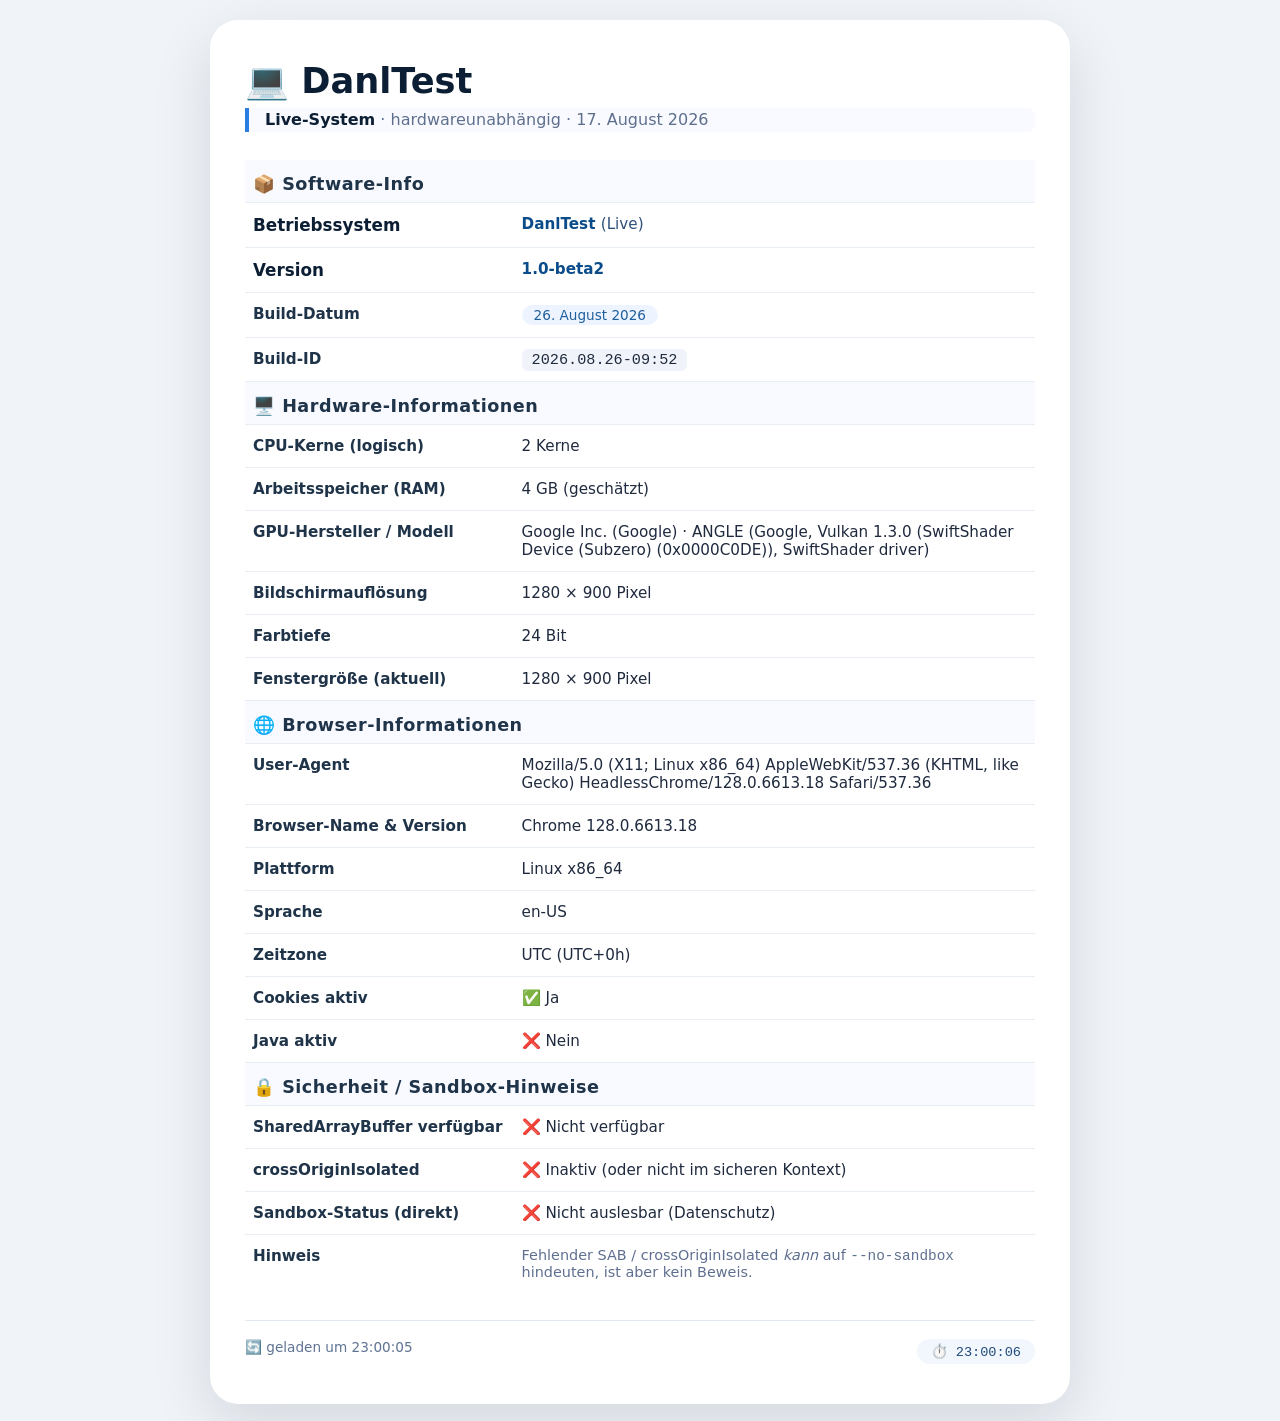
==== airootfs/root/DanlTest/Web/about/index.html @ 2c2238c3 "initial Commit" ====
<!DOCTYPE html>
<html lang="de">
<head>
    <meta charset="UTF-8" />
    <meta name="viewport" content="width=device-width, initial-scale=1.0" />
    <title>DanlTest – Systeminfo (erweitert)</title>
    <style>
        * { margin:0; padding:0; box-sizing:border-box; }
        body {
            font-family: 'Segoe UI', Roboto, system-ui, sans-serif;
            background: #f0f4f8;
            min-height: 100vh;
            display: flex;
            justify-content: center;
            align-items: center;
            padding: 20px;
        }
        .card {
            max-width: 860px;
            width: 100%;
            background: #ffffff;
            border-radius: 28px;
            box-shadow: 0 20px 60px rgba(0,20,40,0.12);
            padding: 40px 35px;
        }
        h1 {
            font-size: 2.2rem;
            font-weight: 700;
            color: #0b1e33;
            margin-bottom: 6px;
        }
        .subhead {
            font-size: 1rem;
            color: #5e6f8d;
            margin-bottom: 28px;
            border-left: 4px solid #2a7de1;
            padding-left: 16px;
            background: #f8faff;
            border-radius: 0 8px 8px 0;
            line-height: 1.5;
        }
        .subhead strong { color: #0b1e33; }

        /* Tabelle */
        .info-table {
            width: 100%;
            border-collapse: collapse;
            font-size: 0.95rem;
        }
        .info-table tr {
            border-bottom: 1px solid #e9edf4;
        }
        .info-table tr:last-child { border-bottom: none; }
        .info-table th, .info-table td {
            padding: 12px 8px;
            vertical-align: top;
            text-align: left;
        }
        .info-table th {
            width: 34%;
            font-weight: 600;
            color: #1f3349;
        }
        .info-table td {
            width: 66%;
            color: #1f2a3e;
            word-break: break-word;
        }
        .info-table .highlight th {
            color: #0b1e33;
            font-size: 1.05rem;
        }
        .info-table .highlight td {
            font-weight: 600;
            color: #0a4b8a;
        }
        .badge {
            display: inline-block;
            background: #eef4ff;
            padding: 2px 12px;
            border-radius: 30px;
            font-weight: 500;
            color: #1f5f9e;
            font-size: 0.85rem;
        }
        .section-title {
            background: #f8faff;
            font-weight: 700;
            color: #1f3a5f;
            letter-spacing: 0.5px;
        }
        .section-title th {
            padding: 14px 8px 8px 8px;
            font-size: 1.1rem;
        }
        .section-title td { display: none; } /* nur für die Struktur */

        .footer {
            margin-top: 28px;
            padding-top: 18px;
            border-top: 1px solid #e2e8f0;
            display: flex;
            justify-content: space-between;
            flex-wrap: wrap;
            font-size: 0.85rem;
            color: #5f7393;
            gap: 8px;
        }
        .live-clock {
            font-family: 'JetBrains Mono', monospace;
            background: #f2f6fd;
            padding: 4px 14px;
            border-radius: 40px;
            color: #1f4b7a;
            font-weight: 500;
        }
        @media (max-width: 480px) {
            .card { padding: 20px 14px; }
            h1 { font-size: 1.6rem; }
            .info-table th, .info-table td { padding: 10px 4px; font-size: 0.9rem; }
        }
    </style>
</head>
<body>

<div class="card">
    <h1>💻 DanlTest</h1>
    <div class="subhead">
        <strong>Live‑System</strong> · hardwareunabhängig · <span id="currentDate"></span>
    </div>

    <table class="info-table" id="sysTable">
        <tbody>
            <!-- ===== STATISCHE SOFTWARE ===== -->
            <tr class="section-title"><th colspan="2">📦 Software‑Info</th></tr>
            <tr class="highlight">
                <th>Betriebssystem</th>
                <td>DanlTest <span style="font-weight:400;color:#2d4f7a;">(Live)</span></td>
            </tr>
            <tr class="highlight">
                <th>Version</th>
                <td>1.0-beta2</td>
            </tr>
            <tr>
                <th>Build‑Datum</th>
                <td><span class="badge">26. August 2026</span></td>
            </tr>
            <tr>
                <th>Build‑ID</th>
                <td><code style="background:#f0f4fa;padding:2px 10px;border-radius:6px;">2026.08.26-09:52</code></td>
            </tr>

            <!-- ===== HARDWARE (dynamisch) ===== -->
            <tr class="section-title"><th colspan="2">🖥️ Hardware‑Informationen</th></tr>
            <tr><th>CPU‑Kerne (logisch)</th><td id="hw-cores">–</td></tr>
            <tr><th>Arbeitsspeicher (RAM)</th><td id="hw-ram">–</td></tr>
            <tr><th>GPU‑Hersteller / Modell</th><td id="hw-gpu">–</td></tr>
            <tr><th>Bildschirmauflösung</th><td id="hw-screen">–</td></tr>
            <tr><th>Farbtiefe</th><td id="hw-color">–</td></tr>
            <tr><th>Fenstergröße (aktuell)</th><td id="hw-window">–</td></tr>

            <!-- ===== BROWSER / CHROMIUM ===== -->
            <tr class="section-title"><th colspan="2">🌐 Browser‑Informationen</th></tr>
            <tr><th>User‑Agent</th><td id="browser-ua">–</td></tr>
            <tr><th>Browser‑Name &amp; Version</th><td id="browser-name">–</td></tr>
            <tr><th>Plattform</th><td id="browser-platform">–</td></tr>
            <tr><th>Sprache</th><td id="browser-lang">–</td></tr>
            <tr><th>Zeitzone</th><td id="browser-tz">–</td></tr>
            <tr><th>Cookies aktiv</th><td id="browser-cookies">–</td></tr>
            <tr><th>Java aktiv</th><td id="browser-java">–</td></tr>

            <!-- ===== SANDBOX / SICHERHEIT (indirekte Tests) ===== -->
            <tr class="section-title"><th colspan="2">🔒 Sicherheit / Sandbox‑Hinweise</th></tr>
            <tr><th>SharedArrayBuffer verfügbar</th><td id="sandbox-sab">–</td></tr>
            <tr><th>crossOriginIsolated</th><td id="sandbox-coi">–</td></tr>
            <tr><th>Sandbox‑Status (direkt)</th><td>❌ Nicht auslesbar (Datenschutz)</td></tr>
            <tr><th>Hinweis</th><td style="font-size:0.9rem;color:#5f6f8f;">Fehlender SAB / crossOriginIsolated <em>kann</em> auf <code>--no-sandbox</code> hindeuten, ist aber kein Beweis.</td></tr>
        </tbody>
    </table>

    <div class="footer">
        <span>🔄 <span id="reloadInfo">Seite geladen</span></span>
        <span class="live-clock" id="liveClock">⏱️ –</span>
    </div>
</div>

<script>
    (function() {
        "use strict";

        // ----- Hilfsfunktionen -----
        function setVal(id, value) {
            const el = document.getElementById(id);
            if (el) el.textContent = value;
        }

        // ----- 1. Statisches Datum -----
        const buildDate = new Date(2026, 7, 17);
        document.getElementById('currentDate').textContent =
            buildDate.toLocaleDateString('de-DE', { year:'numeric', month:'long', day:'numeric' });

        // ----- 2. Hardware -----
        // CPU-Kerne
        const cores = navigator.hardwareConcurrency || 'unbekannt';
        setVal('hw-cores', cores + (cores !== 'unbekannt' ? ' Kerne' : ''));

        // RAM (nur Chromium / Edge)
        const ram = navigator.deviceMemory;
        if (ram) {
            setVal('hw-ram', ram + ' GB (geschätzt)');
        } else {
            setVal('hw-ram', 'nicht verfügbar');
        }

        // GPU über WebGL (funktioniert meist, aber kann je nach Treiber variieren)
        try {
            const canvas = document.createElement('canvas');
            const gl = canvas.getContext('webgl') || canvas.getContext('experimental-webgl');
            if (gl) {
                const debugInfo = gl.getExtension('WEBGL_debug_renderer_info');
                if (debugInfo) {
                    const vendor = gl.getParameter(debugInfo.UNMASKED_VENDOR_WEBGL);
                    const renderer = gl.getParameter(debugInfo.UNMASKED_RENDERER_WEBGL);
                    setVal('hw-gpu', `${vendor} · ${renderer}`);
                } else {
                    setVal('hw-gpu', 'nicht verfügbar (Erweiterung fehlt)');
                }
            } else {
                setVal('hw-gpu', 'WebGL nicht unterstützt');
            }
        } catch (e) {
            setVal('hw-gpu', 'Fehler beim Auslesen');
        }

        // Bildschirm
        const screenObj = window.screen;
        setVal('hw-screen', `${screenObj.width} × ${screenObj.height} Pixel`);

        // Farbtiefe
        setVal('hw-color', screenObj.colorDepth + ' Bit');

        // Fenstergröße (initial)
        function updateWindowSize() {
            document.getElementById('hw-window').textContent =
                `${window.innerWidth} × ${window.innerHeight} Pixel`;
        }
        updateWindowSize();
        window.addEventListener('resize', updateWindowSize);

        // ----- 3. Browser / Chromium -----
        setVal('browser-ua', navigator.userAgent);

        // Browser-Name & Version (einfache Extraktion)
        const ua = navigator.userAgent;
        let browserInfo = 'unbekannt';
        if (ua.includes('Chromium')) {
            const match = ua.match(/Chromium\/(\d+\.\d+\.\d+\.\d+)/);
            if (match) browserInfo = 'Chromium ' + match[1];
            else browserInfo = 'Chromium (Version unbekannt)';
        } else if (ua.includes('Chrome')) {
            const match = ua.match(/Chrome\/(\d+\.\d+\.\d+\.\d+)/);
            if (match) browserInfo = 'Chrome ' + match[1];
            else browserInfo = 'Chrome (Version unbekannt)';
        } else {
            browserInfo = ua.split(' ').find(p => p.includes('/')) || 'unbekannt';
        }
        setVal('browser-name', browserInfo);

        setVal('browser-platform', navigator.platform || 'unbekannt');
        setVal('browser-lang', navigator.language || navigator.languages?.[0] || 'unbekannt');

        const tz = Intl.DateTimeFormat().resolvedOptions().timeZone || 'unbekannt';
        const offset = -new Date().getTimezoneOffset() / 60;
        const offsetStr = (offset >= 0 ? '+' : '') + offset + 'h';
        setVal('browser-tz', `${tz} (UTC${offsetStr})`);

        setVal('browser-cookies', navigator.cookieEnabled ? '✅ Ja' : '❌ Nein');
        setVal('browser-java', navigator.javaEnabled ? (navigator.javaEnabled() ? '✅ Ja' : '❌ Nein') : 'nicht verfügbar');

        // ----- 4. Sandbox / Sicherheit -----
        // SharedArrayBuffer testen
        let sabAvailable = false;
        try {
            // SharedArrayBuffer existiert und kann instanziiert werden
            const sab = new SharedArrayBuffer(1);
            sabAvailable = true;
        } catch (_) {
            sabAvailable = false;
        }
        setVal('sandbox-sab', sabAvailable ? '✅ Verfügbar' : '❌ Nicht verfügbar');

        // crossOriginIsolated
        setVal('sandbox-coi', window.crossOriginIsolated ? '✅ Aktiv' : '❌ Inaktiv (oder nicht im sicheren Kontext)');

        // ----- 5. Live-Uhr & Ladezeit -----
        function updateClock() {
            const now = new Date();
            document.getElementById('liveClock').textContent =
                '⏱️ ' + now.toLocaleTimeString('de-DE', { hour:'2-digit', minute:'2-digit', second:'2-digit' });
        }
        updateClock();
        setInterval(updateClock, 1000);

        const loadTime = new Date().toLocaleTimeString('de-DE', { hour:'2-digit', minute:'2-digit', second:'2-digit' });
        document.getElementById('reloadInfo').textContent = `geladen um ${loadTime}`;

        console.log('✅ DanlTest erweiterte Systeminfo geladen');
    })();
</script>
</body>
</html>
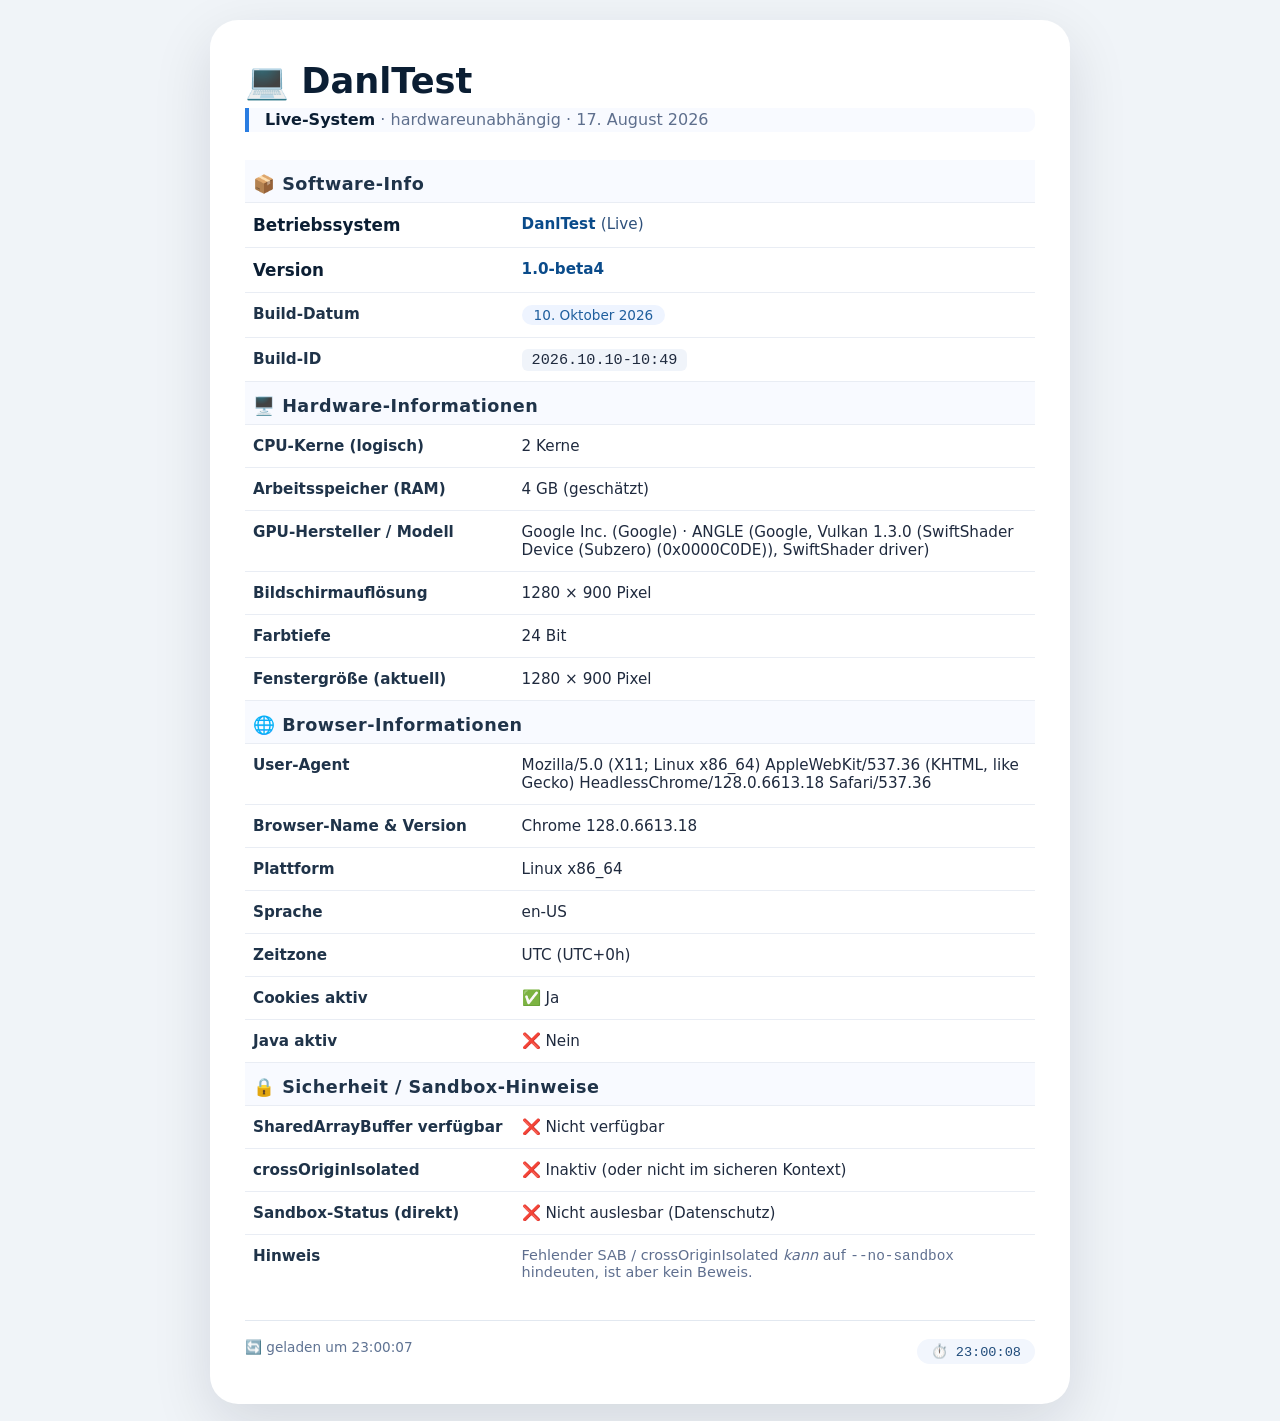
==== commit 67ecfba6: "beta-4" ====
--- a/airootfs/root/DanlTest/Web/about/index.html
+++ b/airootfs/root/DanlTest/Web/about/index.html
@@ -139,15 +139,15 @@
             </tr>
             <tr class="highlight">
                 <th>Version</th>
-                <td>1.0-beta2</td>
+                <td>1.0-beta4</td>
             </tr>
             <tr>
                 <th>Build‑Datum</th>
-                <td><span class="badge">26. August 2026</span></td>
+                <td><span class="badge">10. Oktober 2026</span></td>
             </tr>
             <tr>
                 <th>Build‑ID</th>
-                <td><code style="background:#f0f4fa;padding:2px 10px;border-radius:6px;">2026.08.26-09:52</code></td>
+                <td><code style="background:#f0f4fa;padding:2px 10px;border-radius:6px;">2026.10.10-10:49</code></td>
             </tr>
 
             <!-- ===== HARDWARE (dynamisch) ===== -->
